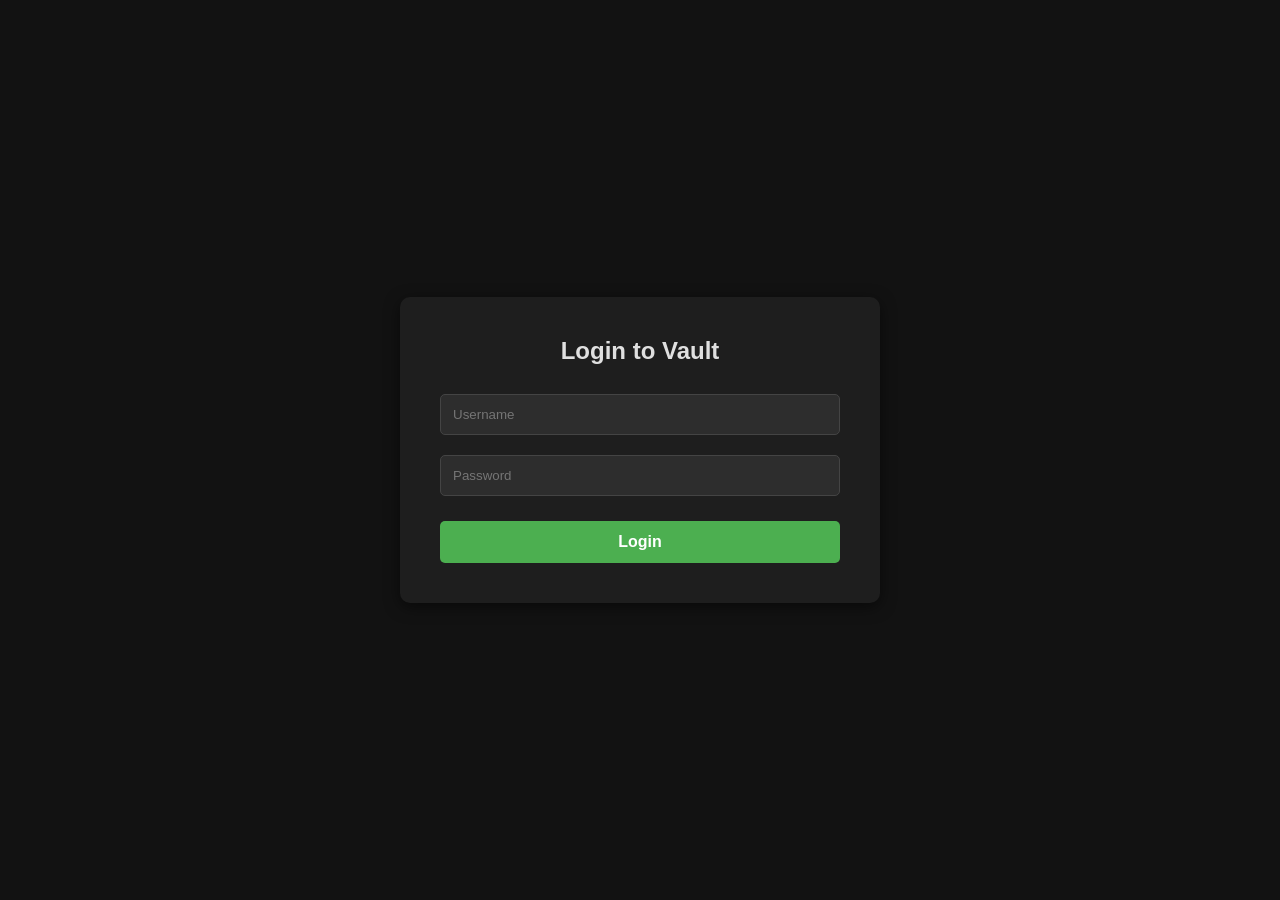
==== src/main/resources/static/login.html @ 68cc4b41 "Complete frontend UI with login and interactive vault dashboard" ====
<!DOCTYPE html>
<html lang="en">
<head>
    <meta charset="UTF-8">
    <meta name="viewport" content="width=device-width, initial-scale=1.0">
    <title>Login - Secure Vault</title>
    <link rel="stylesheet" href="css/style.css">
</head>
<body>
<div class="container">
    <h2>Login to Vault</h2>
    <div id="errorMsg" class="error-msg">Invalid credentials. Please try again.</div>

    <input type="text" id="username" placeholder="Username" required>
    <input type="password" id="password" placeholder="Password" required>

    <button onclick="executeLogin()">Login</button>
</div>

<script src="js/api.js"></script>
<script src="js/auth.js"></script>
</body>
</html>
---- src/main/resources/static/css/style.css ----
body {
    background-color: #121212;
    color: #e0e0e0;
    font-family: 'Segoe UI', Tahoma, Geneva, Verdana, sans-serif;
    margin: 0;
    display: flex;
    justify-content: center;
    align-items: center;
    height: 100vh;
}

.container {
    background-color: #1e1e1e;
    padding: 40px;
    border-radius: 10px;
    box-shadow: 0 4px 15px rgba(0,0,0,0.5);
    text-align: center;
    width: 100%;
    max-width: 400px;
}

h2 { margin-top: 0; }

input {
    width: 100%;
    padding: 12px;
    margin: 10px 0;
    background-color: #2d2d2d;
    border: 1px solid #444;
    color: white;
    border-radius: 5px;
    box-sizing: border-box;
}

button {
    width: 100%;
    padding: 12px;
    background-color: #4CAF50;
    color: white;
    border: none;
    border-radius: 5px;
    cursor: pointer;
    font-size: 16px;
    margin-top: 15px;
    font-weight: bold;
}

button:hover { background-color: #45a049; }

.error-msg {
    color: #ff5252;
    margin-top: 10px;
    display: none;
    font-size: 14px;
}
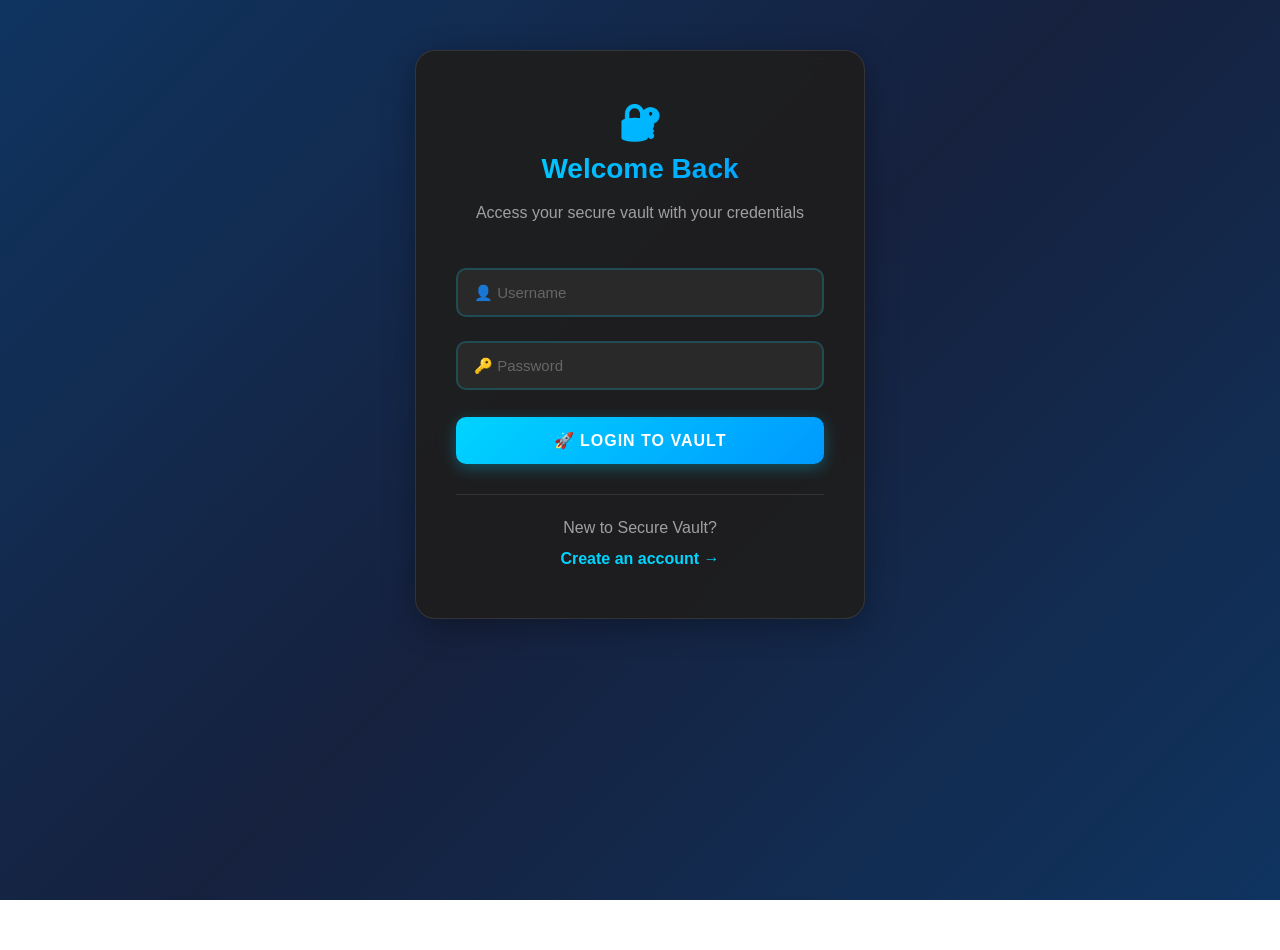
==== commit d52f639e: "Day 19: Implemented Edit Password functionality and loading states" ====
--- a/src/main/resources/static/login.html
+++ b/src/main/resources/static/login.html
@@ -3,19 +3,48 @@
 <head>
     <meta charset="UTF-8">
     <meta name="viewport" content="width=device-width, initial-scale=1.0">
-    <title>Login - Secure Vault</title>
+    <title>🔐 Login - Secure Password Vault</title>
     <link rel="stylesheet" href="css/style.css">
 </head>
 <body>
 <div class="container">
-    <h2>Login to Vault</h2>
-    <div id="errorMsg" class="error-msg">Invalid credentials. Please try again.</div>
+    <div style="margin-bottom: 30px;">
+        <h1 style="font-size: 36px; margin-bottom: 10px;">🔐</h1>
+        <h2>Welcome Back</h2>
+        <p>Access your secure vault with your credentials</p>
+    </div>
 
-    <input type="text" id="username" placeholder="Username" required>
-    <input type="password" id="password" placeholder="Password" required>
+    <div id="errorMsg" class="error-msg">
+        ⚠️ Invalid credentials. Please try again.
+    </div>
 
-    <button onclick="executeLogin()">Login</button>
+    <input
+            type="text"
+            id="username"
+            placeholder="👤 Username"
+            autocomplete="username"
+            required
+    >
+
+    <input
+            type="password"
+            id="password"
+            placeholder="🔑 Password"
+            autocomplete="current-password"
+            required
+    >
+
+    <button onclick="executeLogin()">🚀 Login to Vault</button>
+
+    <div style="margin-top: 30px; border-top: 1px solid rgba(255, 255, 255, 0.1); padding-top: 20px;">
+        <p style="color: #a0a0a0; margin-bottom: 10px;">New to Secure Vault?</p>
+        <a href="register.html" style="color: #00d4ff; text-decoration: none; font-weight: 600; transition: all 0.3s ease;">
+            Create an account →
+        </a>
+    </div>
 </div>
+
+<div id="toast"></div>
 
 <script src="js/api.js"></script>
 <script src="js/auth.js"></script>
--- a/src/main/resources/static/css/style.css
+++ b/src/main/resources/static/css/style.css
@@ -1,55 +1,625 @@
+/* ============================================
+   SECURE PASSWORD VAULT - MODERN UI DESIGN
+   ============================================ */
+
+* {
+    margin: 0;
+    padding: 0;
+    box-sizing: border-box;
+}
+
 body {
-    background-color: #121212;
+    font-family: 'Segoe UI', 'Roboto', 'Oxygen', 'Ubuntu', sans-serif;
+    background: linear-gradient(135deg, #0f3460 0%, #16213e 50%, #0f3460 100%);
     color: #e0e0e0;
-    font-family: 'Segoe UI', Tahoma, Geneva, Verdana, sans-serif;
-    margin: 0;
-    display: flex;
-    justify-content: center;
-    align-items: center;
-    height: 100vh;
-}
+    min-height: 100vh;
+    background-attachment: fixed;
+    overflow-x: hidden;
+}
+
+/* ============ GENERAL STYLES ============ */
 
 .container {
-    background-color: #1e1e1e;
-    padding: 40px;
-    border-radius: 10px;
-    box-shadow: 0 4px 15px rgba(0,0,0,0.5);
+    background: rgba(30, 30, 30, 0.95);
+    backdrop-filter: blur(10px);
+    border: 1px solid rgba(255, 255, 255, 0.1);
+    padding: 50px 40px;
+    border-radius: 20px;
+    box-shadow: 0 8px 32px rgba(0, 0, 0, 0.3);
     text-align: center;
-    width: 100%;
-    max-width: 400px;
-}
-
-h2 { margin-top: 0; }
+    max-width: 450px;
+    margin: 50px auto;
+    animation: slideUp 0.6s ease-out;
+}
+
+@keyframes slideUp {
+    from {
+        opacity: 0;
+        transform: translateY(30px);
+    }
+    to {
+        opacity: 1;
+        transform: translateY(0);
+    }
+}
+
+h1, h2, h3 {
+    background: linear-gradient(135deg, #00d4ff, #0099ff);
+    -webkit-background-clip: text;
+    -webkit-text-fill-color: transparent;
+    background-clip: text;
+    margin-bottom: 15px;
+    font-weight: 600;
+}
+
+h1 { font-size: 32px; }
+h2 { font-size: 28px; }
+h3 { font-size: 18px; }
+
+p {
+    color: #a0a0a0;
+    line-height: 1.6;
+    margin-bottom: 20px;
+}
+
+/* ============ INPUT FIELDS ============ */
 
 input {
     width: 100%;
-    padding: 12px;
-    margin: 10px 0;
-    background-color: #2d2d2d;
-    border: 1px solid #444;
-    color: white;
-    border-radius: 5px;
+    padding: 14px 16px;
+    margin: 12px 0;
+    background: rgba(45, 45, 45, 0.8);
+    border: 2px solid rgba(0, 212, 255, 0.2);
+    color: #e0e0e0;
+    border-radius: 10px;
+    font-size: 15px;
+    transition: all 0.3s ease;
     box-sizing: border-box;
 }
+
+input:focus {
+    outline: none;
+    background: rgba(45, 45, 45, 1);
+    border-color: #00d4ff;
+    box-shadow: 0 0 15px rgba(0, 212, 255, 0.3);
+}
+
+input::placeholder {
+    color: #666;
+}
+
+/* ============ BUTTONS ============ */
 
 button {
     width: 100%;
-    padding: 12px;
-    background-color: #4CAF50;
+    padding: 14px 20px;
+    margin-top: 15px;
+    background: linear-gradient(135deg, #00d4ff, #0099ff);
     color: white;
     border: none;
-    border-radius: 5px;
+    border-radius: 10px;
+    font-size: 16px;
+    font-weight: 600;
     cursor: pointer;
-    font-size: 16px;
-    margin-top: 15px;
-    font-weight: bold;
-}
-
-button:hover { background-color: #45a049; }
+    transition: all 0.3s ease;
+    box-shadow: 0 4px 15px rgba(0, 212, 255, 0.3);
+    text-transform: uppercase;
+    letter-spacing: 1px;
+}
+
+button:hover {
+    transform: translateY(-3px);
+    box-shadow: 0 6px 20px rgba(0, 212, 255, 0.5);
+    background: linear-gradient(135deg, #00e5ff, #00bbff);
+}
+
+button:active {
+    transform: translateY(-1px);
+}
+
+button.secondary {
+    background: rgba(100, 100, 100, 0.6);
+    box-shadow: 0 4px 15px rgba(100, 100, 100, 0.2);
+}
+
+button.secondary:hover {
+    background: rgba(120, 120, 120, 0.8);
+    box-shadow: 0 6px 20px rgba(100, 100, 100, 0.3);
+}
+
+button.danger {
+    background: linear-gradient(135deg, #ff5252, #ff1744);
+    box-shadow: 0 4px 15px rgba(255, 82, 82, 0.3);
+}
+
+button.danger:hover {
+    box-shadow: 0 6px 20px rgba(255, 82, 82, 0.5);
+}
+
+button.warning {
+    background: linear-gradient(135deg, #ff9800, #ff6f00);
+    box-shadow: 0 4px 15px rgba(255, 152, 0, 0.3);
+}
+
+button.warning:hover {
+    box-shadow: 0 6px 20px rgba(255, 152, 0, 0.5);
+}
+
+button.success {
+    background: linear-gradient(135deg, #4CAF50, #45a049);
+    box-shadow: 0 4px 15px rgba(76, 175, 80, 0.3);
+}
+
+button.success:hover {
+    box-shadow: 0 6px 20px rgba(76, 175, 80, 0.5);
+}
+
+button.small {
+    width: auto;
+    padding: 10px 20px;
+    margin: 0;
+    font-size: 14px;
+}
+
+/* ============ ERROR MESSAGES ============ */
 
 .error-msg {
     color: #ff5252;
-    margin-top: 10px;
+    background: rgba(255, 82, 82, 0.1);
+    border-left: 4px solid #ff5252;
+    padding: 12px 15px;
+    border-radius: 8px;
+    margin-bottom: 20px;
     display: none;
     font-size: 14px;
-}+    animation: shake 0.5s ease;
+}
+
+.error-msg.show {
+    display: block;
+}
+
+@keyframes shake {
+    0%, 100% { transform: translateX(0); }
+    25% { transform: translateX(-5px); }
+    75% { transform: translateX(5px); }
+}
+
+/* ============ TOAST NOTIFICATIONS ============ */
+
+#toast {
+    visibility: hidden;
+    min-width: 300px;
+    background: rgba(50, 50, 50, 0.95);
+    backdrop-filter: blur(10px);
+    color: #fff;
+    text-align: center;
+    border-radius: 10px;
+    padding: 16px 20px;
+    position: fixed;
+    z-index: 1000;
+    left: 50%;
+    bottom: 30px;
+    transform: translateX(-50%);
+    font-size: 15px;
+    font-weight: 500;
+    box-shadow: 0 8px 25px rgba(0, 0, 0, 0.4);
+    border-left: 5px solid #666;
+    transition: all 0.4s ease;
+    opacity: 0;
+}
+
+#toast.show {
+    visibility: visible;
+    opacity: 1;
+    bottom: 50px;
+    animation: slideInToast 0.4s ease-out;
+}
+
+@keyframes slideInToast {
+    from {
+        opacity: 0;
+        transform: translateX(-50%) translateY(20px);
+    }
+    to {
+        opacity: 1;
+        transform: translateX(-50%) translateY(0);
+    }
+}
+
+#toast.success {
+    background: rgba(76, 175, 80, 0.95);
+    border-left-color: #4CAF50;
+}
+
+#toast.error {
+    background: rgba(255, 82, 82, 0.95);
+    border-left-color: #ff5252;
+}
+
+#toast.warning {
+    background: rgba(255, 152, 0, 0.95);
+    border-left-color: #ff9800;
+}
+
+/* ============ DASHBOARD STYLES ============ */
+
+.dashboard {
+    max-width: 900px !important;
+    margin: 30px auto !important;
+    padding: 30px !important;
+}
+
+.header-actions {
+    display: flex;
+    justify-content: space-between;
+    align-items: center;
+    margin-bottom: 30px;
+    padding-bottom: 20px;
+    border-bottom: 2px solid rgba(0, 212, 255, 0.2);
+}
+
+.header-actions h2 {
+    margin: 0;
+    font-size: 32px;
+}
+
+.header-actions button {
+    width: auto;
+    padding: 10px 25px;
+    margin: 0;
+}
+
+.action-row {
+    display: flex;
+    gap: 10px;
+    margin-bottom: 25px;
+    flex-wrap: wrap;
+}
+
+.action-row input {
+    flex-grow: 1;
+    margin: 0;
+    min-width: 200px;
+}
+
+.action-row button {
+    margin: 0;
+    width: auto;
+    padding: 14px 25px;
+}
+
+/* ============ ADD PASSWORD FORM ============ */
+
+.add-password-form {
+    background: linear-gradient(135deg, rgba(0, 212, 255, 0.05), rgba(0, 153, 255, 0.05));
+    border: 2px solid rgba(0, 212, 255, 0.2);
+    padding: 25px;
+    border-radius: 15px;
+    margin-bottom: 30px;
+    backdrop-filter: blur(5px);
+    animation: fadeIn 0.6s ease-out;
+}
+
+@keyframes fadeIn {
+    from { opacity: 0; }
+    to { opacity: 1; }
+}
+
+.add-password-form h3 {
+    margin-top: 0;
+    margin-bottom: 20px;
+    color: #4CAF50;
+}
+
+.password-input-group {
+    display: flex;
+    gap: 10px;
+    margin-bottom: 15px;
+}
+
+.password-input-group input {
+    flex-grow: 1;
+}
+
+.password-input-group button {
+    width: auto;
+    padding: 14px 20px;
+    margin: 0;
+    background: linear-gradient(135deg, #2196F3, #1976D2);
+    box-shadow: 0 4px 15px rgba(33, 150, 243, 0.3);
+}
+
+.password-input-group button:hover {
+    box-shadow: 0 6px 20px rgba(33, 150, 243, 0.5);
+}
+
+/* ============ PASSWORD CARDS ============ */
+
+.password-card {
+    background: linear-gradient(135deg, rgba(45, 45, 45, 0.8), rgba(35, 35, 35, 0.8));
+    border: 1px solid rgba(0, 212, 255, 0.2);
+    padding: 20px;
+    margin-bottom: 15px;
+    border-radius: 12px;
+    text-align: left;
+    transition: all 0.3s ease;
+    backdrop-filter: blur(5px);
+    animation: cardEnter 0.4s ease-out;
+}
+
+@keyframes cardEnter {
+    from {
+        opacity: 0;
+        transform: translateY(10px);
+    }
+    to {
+        opacity: 1;
+        transform: translateY(0);
+    }
+}
+
+.password-card:hover {
+    border-color: rgba(0, 212, 255, 0.5);
+    box-shadow: 0 6px 20px rgba(0, 212, 255, 0.15);
+    transform: translateY(-3px);
+}
+
+.password-card.breached {
+    border-color: #ff5252;
+    background: linear-gradient(135deg, rgba(255, 82, 82, 0.1), rgba(255, 24, 24, 0.1));
+}
+
+.password-card-header {
+    display: flex;
+    justify-content: space-between;
+    align-items: flex-start;
+    margin-bottom: 15px;
+}
+
+.password-card-header h4 {
+    margin: 0 0 5px 0;
+    color: #00d4ff;
+    background: none;
+    -webkit-text-fill-color: #00d4ff;
+    font-size: 18px;
+}
+
+.password-card-details p {
+    margin: 8px 0;
+    color: #a0a0a0;
+    font-size: 14px;
+    display: flex;
+    align-items: center;
+}
+
+.password-card-details p strong {
+    color: #e0e0e0;
+    margin-right: 8px;
+    min-width: 80px;
+}
+
+.breach-warning {
+    color: #ff5252;
+    background: rgba(255, 82, 82, 0.15);
+    padding: 8px 12px;
+    border-radius: 6px;
+    font-weight: 600;
+    display: inline-block;
+    margin-top: 10px;
+    font-size: 12px;
+    animation: pulse 2s infinite;
+}
+
+@keyframes pulse {
+    0%, 100% { opacity: 1; }
+    50% { opacity: 0.7; }
+}
+
+.password-card-actions {
+    display: flex;
+    gap: 10px;
+    margin-top: 15px;
+}
+
+.password-card-actions button {
+    flex: 1;
+    padding: 10px 15px;
+    margin: 0;
+    font-size: 14px;
+}
+
+.toggle-password-btn {
+    background: none;
+    border: none;
+    color: #2196F3;
+    cursor: pointer;
+    padding: 0;
+    margin: 0 5px;
+    font-size: 16px;
+    transition: all 0.2s ease;
+}
+
+.toggle-password-btn:hover {
+    transform: scale(1.2);
+    box-shadow: none;
+}
+
+.password-text {
+    font-family: 'Courier New', monospace;
+    color: #4CAF50;
+    letter-spacing: 1px;
+}
+
+/* ============ EMPTY STATE ============ */
+
+.empty-state {
+    text-align: center;
+    padding: 60px 20px;
+    color: #a0a0a0;
+}
+
+.empty-state-icon {
+    font-size: 64px;
+    margin-bottom: 20px;
+    opacity: 0.5;
+}
+
+.empty-state p {
+    color: #a0a0a0;
+    font-size: 16px;
+}
+
+/* ============ LANDING PAGE ============ */
+
+.landing-container {
+    text-align: center;
+    padding: 80px 40px;
+    max-width: 800px;
+    margin: 0 auto;
+}
+
+.landing-container h1 {
+    font-size: 48px;
+    margin-bottom: 20px;
+    animation: slideUp 0.8s ease-out;
+}
+
+.landing-container p {
+    font-size: 18px;
+    margin-bottom: 30px;
+    color: #b0b0b0;
+}
+
+.features {
+    display: grid;
+    grid-template-columns: repeat(auto-fit, minmax(250px, 1fr));
+    gap: 25px;
+    margin: 50px 0;
+}
+
+.feature-card {
+    background: rgba(30, 30, 30, 0.6);
+    border: 2px solid rgba(0, 212, 255, 0.2);
+    padding: 30px;
+    border-radius: 15px;
+    backdrop-filter: blur(10px);
+    transition: all 0.3s ease;
+    animation: slideUp 0.8s ease-out;
+}
+
+.feature-card:nth-child(2) {
+    animation-delay: 0.1s;
+}
+
+.feature-card:nth-child(3) {
+    animation-delay: 0.2s;
+}
+
+.feature-card:hover {
+    border-color: #00d4ff;
+    box-shadow: 0 8px 25px rgba(0, 212, 255, 0.2);
+    transform: translateY(-5px);
+}
+
+.feature-card h3 {
+    font-size: 24px;
+    margin-bottom: 15px;
+}
+
+.feature-card p {
+    color: #a0a0a0;
+    font-size: 15px;
+}
+
+.cta-buttons {
+    display: flex;
+    gap: 15px;
+    justify-content: center;
+    margin-top: 50px;
+    flex-wrap: wrap;
+}
+
+.cta-buttons button {
+    width: auto;
+    padding: 15px 40px;
+    font-size: 16px;
+}
+
+/* ============ RESPONSIVE DESIGN ============ */
+
+@media (max-width: 600px) {
+    .container {
+        margin: 20px;
+        padding: 30px 20px;
+        max-width: 100%;
+    }
+
+    h1 { font-size: 24px; }
+    h2 { font-size: 20px; }
+
+    .header-actions {
+        flex-direction: column;
+        align-items: flex-start;
+        gap: 15px;
+    }
+
+    .header-actions button {
+        width: 100%;
+    }
+
+    .action-row {
+        flex-direction: column;
+    }
+
+    .action-row input {
+        width: 100%;
+    }
+
+    .action-row button {
+        width: 100%;
+    }
+
+    .password-card-header {
+        flex-direction: column;
+    }
+
+    .password-card-actions {
+        flex-direction: column;
+    }
+
+    .features {
+        grid-template-columns: 1fr;
+    }
+
+    .landing-container {
+        padding: 40px 20px;
+    }
+
+    .landing-container h1 {
+        font-size: 32px;
+    }
+
+    .cta-buttons {
+        flex-direction: column;
+    }
+
+    .cta-buttons button {
+        width: 100%;
+    }
+}
+
+@media (max-width: 900px) {
+    .dashboard {
+        max-width: 100% !important;
+    }
+}
+
+/* ============ UTILITY CLASSES ============ */
+
+.text-center { text-align: center; }
+.text-left { text-align: left; }
+.mt-20 { margin-top: 20px; }
+.mb-20 { margin-bottom: 20px; }
+.hidden { display: none; }
+.visible { display: block; }
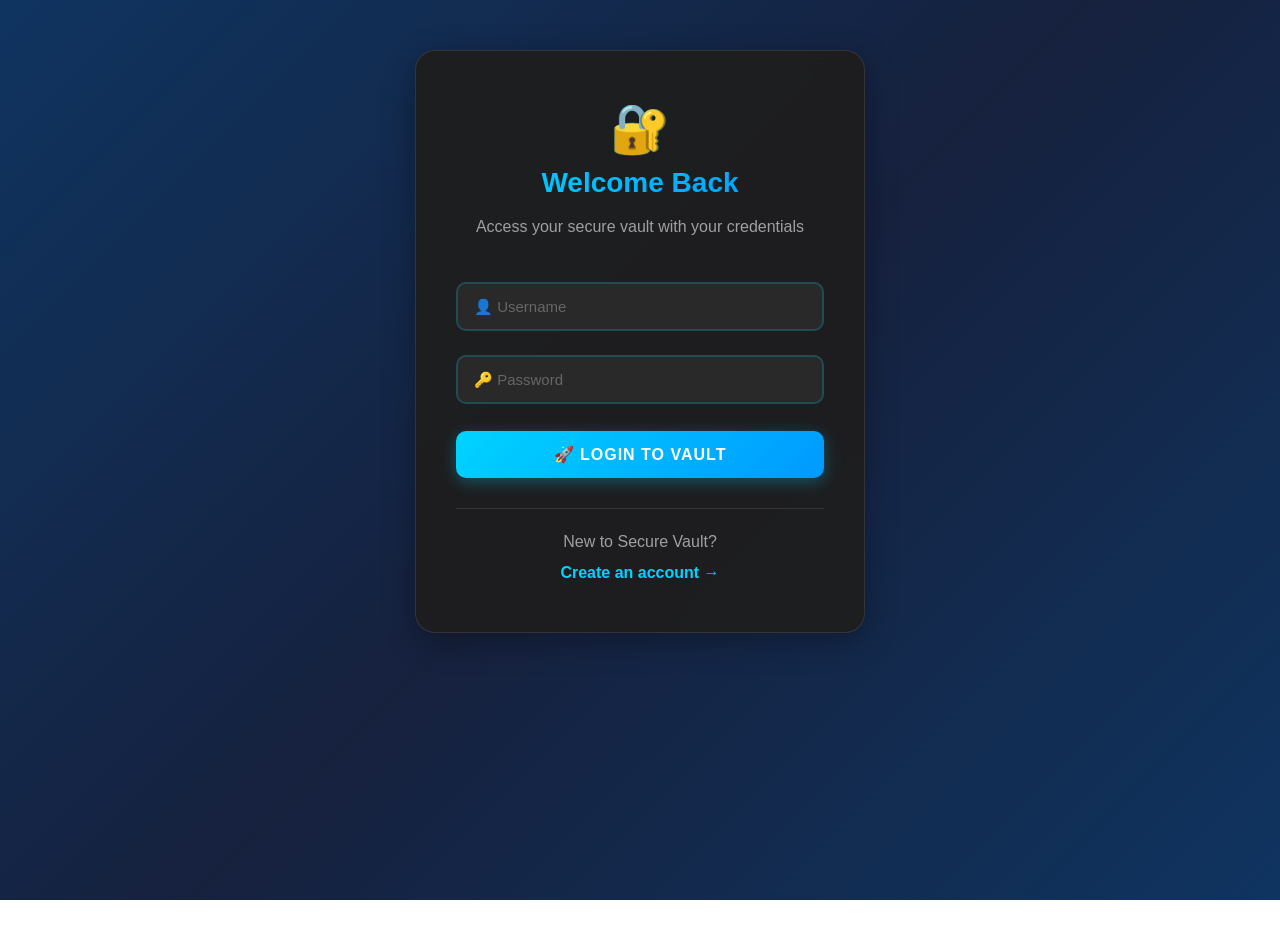
==== commit 950c0302: "Fix UI grid layout, synchronize API endpoints, and secure CSV export" ====
--- a/src/main/resources/static/login.html
+++ b/src/main/resources/static/login.html
@@ -9,14 +9,13 @@
 <body>
 <div class="container">
     <div style="margin-bottom: 30px;">
-        <h1 style="font-size: 36px; margin-bottom: 10px;">🔐</h1>
+        <h1 style="font-size: 48px; margin-bottom: 10px; -webkit-text-fill-color: initial;">🔐</h1>
         <h2>Welcome Back</h2>
         <p>Access your secure vault with your credentials</p>
     </div>
 
-    <div id="errorMsg" class="error-msg">
-        ⚠️ Invalid credentials. Please try again.
-    </div>
+    <!-- FIX: Removed hardcoded error text that could flash before CSS loads -->
+    <div id="errorMsg" class="error-msg"></div>
 
     <input
             type="text"
@@ -34,9 +33,10 @@
             required
     >
 
-    <button onclick="executeLogin()">🚀 Login to Vault</button>
+    <!-- FIX: Added id="loginBtn" so auth.js can disable it during login -->
+    <button id="loginBtn" onclick="executeLogin()">🚀 Login to Vault</button>
 
-    <div style="margin-top: 30px; border-top: 1px solid rgba(255, 255, 255, 0.1); padding-top: 20px;">
+    <div style="margin-top: 30px; border-top: 1px solid rgba(255,255,255,0.1); padding-top: 20px;">
         <p style="color: #a0a0a0; margin-bottom: 10px;">New to Secure Vault?</p>
         <a href="register.html" style="color: #00d4ff; text-decoration: none; font-weight: 600; transition: all 0.3s ease;">
             Create an account →
--- a/src/main/resources/static/css/style.css
+++ b/src/main/resources/static/css/style.css
@@ -17,7 +17,7 @@
     overflow-x: hidden;
 }
 
-/* ============ GENERAL STYLES ============ */
+/* ============ CONTAINER ============ */
 
 .container {
     background: rgba(30, 30, 30, 0.95);
@@ -33,15 +33,11 @@
 }
 
 @keyframes slideUp {
-    from {
-        opacity: 0;
-        transform: translateY(30px);
-    }
-    to {
-        opacity: 1;
-        transform: translateY(0);
-    }
-}
+    from { opacity: 0; transform: translateY(30px); }
+    to   { opacity: 1; transform: translateY(0); }
+}
+
+/* ============ TYPOGRAPHY ============ */
 
 h1, h2, h3 {
     background: linear-gradient(135deg, #00d4ff, #0099ff);
@@ -51,7 +47,6 @@
     margin-bottom: 15px;
     font-weight: 600;
 }
-
 h1 { font-size: 32px; }
 h2 { font-size: 28px; }
 h3 { font-size: 18px; }
@@ -62,7 +57,7 @@
     margin-bottom: 20px;
 }
 
-/* ============ INPUT FIELDS ============ */
+/* ============ INPUTS ============ */
 
 input {
     width: 100%;
@@ -76,17 +71,13 @@
     transition: all 0.3s ease;
     box-sizing: border-box;
 }
-
 input:focus {
     outline: none;
     background: rgba(45, 45, 45, 1);
     border-color: #00d4ff;
     box-shadow: 0 0 15px rgba(0, 212, 255, 0.3);
 }
-
-input::placeholder {
-    color: #666;
-}
+input::placeholder { color: #666; }
 
 /* ============ BUTTONS ============ */
 
@@ -106,59 +97,46 @@
     text-transform: uppercase;
     letter-spacing: 1px;
 }
-
 button:hover {
     transform: translateY(-3px);
     box-shadow: 0 6px 20px rgba(0, 212, 255, 0.5);
     background: linear-gradient(135deg, #00e5ff, #00bbff);
 }
-
-button:active {
-    transform: translateY(-1px);
-}
+button:active  { transform: translateY(-1px); }
+button:disabled { opacity: 0.6; cursor: not-allowed; transform: none; }
 
 button.secondary {
     background: rgba(100, 100, 100, 0.6);
     box-shadow: 0 4px 15px rgba(100, 100, 100, 0.2);
 }
-
 button.secondary:hover {
     background: rgba(120, 120, 120, 0.8);
     box-shadow: 0 6px 20px rgba(100, 100, 100, 0.3);
 }
-
 button.danger {
     background: linear-gradient(135deg, #ff5252, #ff1744);
     box-shadow: 0 4px 15px rgba(255, 82, 82, 0.3);
 }
-
-button.danger:hover {
-    box-shadow: 0 6px 20px rgba(255, 82, 82, 0.5);
-}
+button.danger:hover  { box-shadow: 0 6px 20px rgba(255, 82, 82, 0.5); }
 
 button.warning {
     background: linear-gradient(135deg, #ff9800, #ff6f00);
     box-shadow: 0 4px 15px rgba(255, 152, 0, 0.3);
 }
-
-button.warning:hover {
-    box-shadow: 0 6px 20px rgba(255, 152, 0, 0.5);
-}
+button.warning:hover { box-shadow: 0 6px 20px rgba(255, 152, 0, 0.5); }
 
 button.success {
     background: linear-gradient(135deg, #4CAF50, #45a049);
     box-shadow: 0 4px 15px rgba(76, 175, 80, 0.3);
 }
-
-button.success:hover {
-    box-shadow: 0 6px 20px rgba(76, 175, 80, 0.5);
-}
+button.success:hover { box-shadow: 0 6px 20px rgba(76, 175, 80, 0.5); }
 
 button.small {
     width: auto;
-    padding: 10px 20px;
+    padding: 10px 18px;
     margin: 0;
-    font-size: 14px;
+    font-size: 13px;
+    letter-spacing: 0.5px;
 }
 
 /* ============ ERROR MESSAGES ============ */
@@ -170,19 +148,17 @@
     padding: 12px 15px;
     border-radius: 8px;
     margin-bottom: 20px;
-    display: none;
+    display: none;           /* hidden by default — never shows stale text */
     font-size: 14px;
+    text-align: left;
     animation: shake 0.5s ease;
 }
-
-.error-msg.show {
-    display: block;
-}
+.error-msg.show { display: block; }
 
 @keyframes shake {
     0%, 100% { transform: translateX(0); }
-    25% { transform: translateX(-5px); }
-    75% { transform: translateX(5px); }
+    25%       { transform: translateX(-5px); }
+    75%       { transform: translateX(5px); }
 }
 
 /* ============ TOAST NOTIFICATIONS ============ */
@@ -205,49 +181,31 @@
     font-weight: 500;
     box-shadow: 0 8px 25px rgba(0, 0, 0, 0.4);
     border-left: 5px solid #666;
-    transition: all 0.4s ease;
     opacity: 0;
-}
-
+    transition: opacity 0.3s ease, bottom 0.3s ease;
+}
 #toast.show {
     visibility: visible;
     opacity: 1;
     bottom: 50px;
     animation: slideInToast 0.4s ease-out;
 }
+#toast.success { background: rgba(76, 175, 80, 0.95);  border-left-color: #4CAF50; }
+#toast.error   { background: rgba(255, 82, 82, 0.95);  border-left-color: #ff5252; }
+#toast.warning { background: rgba(255, 152, 0, 0.95);  border-left-color: #ff9800; }
 
 @keyframes slideInToast {
-    from {
-        opacity: 0;
-        transform: translateX(-50%) translateY(20px);
-    }
-    to {
-        opacity: 1;
-        transform: translateX(-50%) translateY(0);
-    }
-}
-
-#toast.success {
-    background: rgba(76, 175, 80, 0.95);
-    border-left-color: #4CAF50;
-}
-
-#toast.error {
-    background: rgba(255, 82, 82, 0.95);
-    border-left-color: #ff5252;
-}
-
-#toast.warning {
-    background: rgba(255, 152, 0, 0.95);
-    border-left-color: #ff9800;
-}
-
-/* ============ DASHBOARD STYLES ============ */
+    from { opacity: 0; transform: translateX(-50%) translateY(20px); }
+    to   { opacity: 1; transform: translateX(-50%) translateY(0); }
+}
+
+/* ============ DASHBOARD ============ */
 
 .dashboard {
     max-width: 900px !important;
     margin: 30px auto !important;
-    padding: 30px !important;
+    padding: 35px !important;
+    text-align: left;
 }
 
 .header-actions {
@@ -258,17 +216,7 @@
     padding-bottom: 20px;
     border-bottom: 2px solid rgba(0, 212, 255, 0.2);
 }
-
-.header-actions h2 {
-    margin: 0;
-    font-size: 32px;
-}
-
-.header-actions button {
-    width: auto;
-    padding: 10px 25px;
-    margin: 0;
-}
+.header-actions h2 { margin: 0; font-size: 28px; }
 
 .action-row {
     display: flex;
@@ -276,17 +224,29 @@
     margin-bottom: 25px;
     flex-wrap: wrap;
 }
-
 .action-row input {
     flex-grow: 1;
     margin: 0;
     min-width: 200px;
 }
-
 .action-row button {
     margin: 0;
     width: auto;
-    padding: 14px 25px;
+    padding: 14px 20px;
+}
+
+/* ============ PASSWORD COUNT BADGE ============ */
+
+.count-badge {
+    display: inline-block;
+    background: rgba(0, 212, 255, 0.12);
+    border: 1px solid rgba(0, 212, 255, 0.3);
+    color: #00d4ff;
+    padding: 4px 14px;
+    border-radius: 20px;
+    font-size: 12px;
+    font-weight: 600;
+    letter-spacing: 0.5px;
 }
 
 /* ============ ADD PASSWORD FORM ============ */
@@ -298,40 +258,69 @@
     border-radius: 15px;
     margin-bottom: 30px;
     backdrop-filter: blur(5px);
-    animation: fadeIn 0.6s ease-out;
+    animation: fadeIn 0.5s ease-out;
+}
+
+.add-password-form h3 {
+    margin-top: 0;
+    margin-bottom: 18px;
+    color: #4CAF50;
+    -webkit-text-fill-color: #4CAF50;
+    background: none;
+    font-size: 17px;
 }
 
 @keyframes fadeIn {
     from { opacity: 0; }
-    to { opacity: 1; }
-}
-
-.add-password-form h3 {
-    margin-top: 0;
-    margin-bottom: 20px;
-    color: #4CAF50;
+    to   { opacity: 1; }
 }
 
 .password-input-group {
     display: flex;
     gap: 10px;
-    margin-bottom: 15px;
-}
-
+    align-items: center;
+}
 .password-input-group input {
     flex-grow: 1;
-}
-
+    margin: 12px 0;
+}
 .password-input-group button {
     width: auto;
     padding: 14px 20px;
     margin: 0;
-    background: linear-gradient(135deg, #2196F3, #1976D2);
+    background: linear-gradient(135deg, #2196F3, #1565C0);
     box-shadow: 0 4px 15px rgba(33, 150, 243, 0.3);
-}
-
+    flex-shrink: 0;
+}
 .password-input-group button:hover {
     box-shadow: 0 6px 20px rgba(33, 150, 243, 0.5);
+}
+
+/* ============ PASSWORD STRENGTH METER ============ */
+
+.strength-wrapper {
+    margin: 2px 0 14px;
+}
+.strength-bar-bg {
+    height: 5px;
+    background: rgba(255, 255, 255, 0.08);
+    border-radius: 3px;
+    overflow: hidden;
+    margin-bottom: 6px;
+}
+.strength-bar {
+    height: 100%;
+    width: 0%;
+    border-radius: 3px;
+    transition: width 0.35s ease, background 0.35s ease;
+}
+.strength-text {
+    font-size: 12px;
+    font-weight: 600;
+    min-height: 18px;
+    display: block;
+    transition: color 0.35s ease;
+    letter-spacing: 0.3px;
 }
 
 /* ============ PASSWORD CARDS ============ */
@@ -347,42 +336,39 @@
     backdrop-filter: blur(5px);
     animation: cardEnter 0.4s ease-out;
 }
-
-@keyframes cardEnter {
-    from {
-        opacity: 0;
-        transform: translateY(10px);
-    }
-    to {
-        opacity: 1;
-        transform: translateY(0);
-    }
-}
-
 .password-card:hover {
     border-color: rgba(0, 212, 255, 0.5);
     box-shadow: 0 6px 20px rgba(0, 212, 255, 0.15);
     transform: translateY(-3px);
 }
-
 .password-card.breached {
     border-color: #ff5252;
-    background: linear-gradient(135deg, rgba(255, 82, 82, 0.1), rgba(255, 24, 24, 0.1));
+    background: linear-gradient(135deg, rgba(255, 82, 82, 0.1), rgba(255, 24, 24, 0.08));
+}
+.password-card.breached:hover {
+    border-color: #ff1744;
+    box-shadow: 0 6px 20px rgba(255, 82, 82, 0.25);
+}
+
+@keyframes cardEnter {
+    from { opacity: 0; transform: translateY(10px); }
+    to   { opacity: 1; transform: translateY(0); }
 }
 
 .password-card-header {
     display: flex;
     justify-content: space-between;
     align-items: flex-start;
-    margin-bottom: 15px;
-}
-
+    margin-bottom: 12px;
+    gap: 10px;
+}
 .password-card-header h4 {
-    margin: 0 0 5px 0;
+    margin: 0 0 4px 0;
     color: #00d4ff;
     background: none;
     -webkit-text-fill-color: #00d4ff;
-    font-size: 18px;
+    font-size: 17px;
+    font-weight: 600;
 }
 
 .password-card-details p {
@@ -391,64 +377,69 @@
     font-size: 14px;
     display: flex;
     align-items: center;
-}
-
+    gap: 4px;
+    flex-wrap: wrap;
+}
 .password-card-details p strong {
     color: #e0e0e0;
     margin-right: 8px;
-    min-width: 80px;
+    min-width: 78px;
 }
 
 .breach-warning {
     color: #ff5252;
     background: rgba(255, 82, 82, 0.15);
-    padding: 8px 12px;
+    padding: 6px 10px;
     border-radius: 6px;
     font-weight: 600;
     display: inline-block;
-    margin-top: 10px;
+    margin-top: 6px;
     font-size: 12px;
+    letter-spacing: 0.3px;
     animation: pulse 2s infinite;
 }
-
 @keyframes pulse {
     0%, 100% { opacity: 1; }
-    50% { opacity: 0.7; }
+    50%       { opacity: 0.65; }
 }
 
 .password-card-actions {
     display: flex;
-    gap: 10px;
-    margin-top: 15px;
-}
-
+    gap: 8px;
+    margin-top: 14px;
+    flex-wrap: wrap;
+}
 .password-card-actions button {
     flex: 1;
-    padding: 10px 15px;
+    min-width: 80px;
+    padding: 9px 12px;
     margin: 0;
-    font-size: 14px;
+    font-size: 13px;
 }
 
 .toggle-password-btn {
-    background: none;
-    border: none;
-    color: #2196F3;
+    background: none !important;
+    border: none !important;
+    color: #2196F3 !important;
     cursor: pointer;
-    padding: 0;
-    margin: 0 5px;
-    font-size: 16px;
-    transition: all 0.2s ease;
-}
-
+    padding: 0 4px !important;
+    margin: 0 3px !important;
+    font-size: 15px !important;
+    box-shadow: none !important;
+    width: auto !important;
+    transition: transform 0.2s ease !important;
+}
 .toggle-password-btn:hover {
-    transform: scale(1.2);
-    box-shadow: none;
+    transform: scale(1.25) !important;
+    box-shadow: none !important;
+    background: none !important;
 }
 
 .password-text {
     font-family: 'Courier New', monospace;
     color: #4CAF50;
     letter-spacing: 1px;
+    word-break: break-all;
 }
 
 /* ============ EMPTY STATE ============ */
@@ -458,17 +449,13 @@
     padding: 60px 20px;
     color: #a0a0a0;
 }
-
 .empty-state-icon {
     font-size: 64px;
     margin-bottom: 20px;
     opacity: 0.5;
-}
-
-.empty-state p {
-    color: #a0a0a0;
-    font-size: 16px;
-}
+    display: block;
+}
+.empty-state p { color: #a0a0a0; font-size: 16px; }
 
 /* ============ LANDING PAGE ============ */
 
@@ -478,14 +465,12 @@
     max-width: 800px;
     margin: 0 auto;
 }
-
 .landing-container h1 {
     font-size: 48px;
     margin-bottom: 20px;
     animation: slideUp 0.8s ease-out;
 }
-
-.landing-container p {
+.landing-container > p {
     font-size: 18px;
     margin-bottom: 30px;
     color: #b0b0b0;
@@ -493,11 +478,10 @@
 
 .features {
     display: grid;
-    grid-template-columns: repeat(auto-fit, minmax(250px, 1fr));
+    grid-template-columns: repeat(auto-fit, minmax(240px, 1fr));
     gap: 25px;
     margin: 50px 0;
 }
-
 .feature-card {
     background: rgba(30, 30, 30, 0.6);
     border: 2px solid rgba(0, 212, 255, 0.2);
@@ -507,30 +491,15 @@
     transition: all 0.3s ease;
     animation: slideUp 0.8s ease-out;
 }
-
-.feature-card:nth-child(2) {
-    animation-delay: 0.1s;
-}
-
-.feature-card:nth-child(3) {
-    animation-delay: 0.2s;
-}
-
+.feature-card:nth-child(2) { animation-delay: 0.1s; }
+.feature-card:nth-child(3) { animation-delay: 0.2s; }
 .feature-card:hover {
     border-color: #00d4ff;
     box-shadow: 0 8px 25px rgba(0, 212, 255, 0.2);
     transform: translateY(-5px);
 }
-
-.feature-card h3 {
-    font-size: 24px;
-    margin-bottom: 15px;
-}
-
-.feature-card p {
-    color: #a0a0a0;
-    font-size: 15px;
-}
+.feature-card h3 { font-size: 22px; margin-bottom: 12px; }
+.feature-card p  { color: #a0a0a0; font-size: 14px; margin: 0; }
 
 .cta-buttons {
     display: flex;
@@ -539,14 +508,13 @@
     margin-top: 50px;
     flex-wrap: wrap;
 }
-
 .cta-buttons button {
     width: auto;
     padding: 15px 40px;
     font-size: 16px;
 }
 
-/* ============ RESPONSIVE DESIGN ============ */
+/* ============ RESPONSIVE ============ */
 
 @media (max-width: 600px) {
     .container {
@@ -554,72 +522,42 @@
         padding: 30px 20px;
         max-width: 100%;
     }
-
     h1 { font-size: 24px; }
     h2 { font-size: 20px; }
 
     .header-actions {
         flex-direction: column;
         align-items: flex-start;
-        gap: 15px;
+        gap: 12px;
     }
-
-    .header-actions button {
-        width: 100%;
-    }
-
-    .action-row {
-        flex-direction: column;
-    }
-
-    .action-row input {
-        width: 100%;
-    }
-
-    .action-row button {
-        width: 100%;
-    }
-
-    .password-card-header {
-        flex-direction: column;
-    }
-
-    .password-card-actions {
-        flex-direction: column;
-    }
-
-    .features {
-        grid-template-columns: 1fr;
-    }
-
-    .landing-container {
-        padding: 40px 20px;
-    }
-
-    .landing-container h1 {
-        font-size: 32px;
-    }
-
-    .cta-buttons {
-        flex-direction: column;
-    }
-
-    .cta-buttons button {
-        width: 100%;
-    }
+    .header-actions button { width: 100%; }
+
+    .action-row       { flex-direction: column; }
+    .action-row input { width: 100%; }
+    .action-row button { width: 100%; }
+
+    .password-card-header  { flex-direction: column; }
+    .password-card-actions { flex-direction: column; }
+    .password-card-actions button { width: 100%; }
+
+    .features { grid-template-columns: 1fr; }
+
+    .landing-container { padding: 40px 20px; }
+    .landing-container h1 { font-size: 32px; }
+
+    .cta-buttons { flex-direction: column; }
+    .cta-buttons button { width: 100%; }
 }
 
 @media (max-width: 900px) {
-    .dashboard {
-        max-width: 100% !important;
-    }
-}
-
-/* ============ UTILITY CLASSES ============ */
+    .dashboard { max-width: 100% !important; }
+}
+
+/* ============ UTILITIES ============ */
 
 .text-center { text-align: center; }
-.text-left { text-align: left; }
-.mt-20 { margin-top: 20px; }
-.mb-20 { margin-bottom: 20px; }
-.hidden { display: none; }
-.visible { display: block; }+.text-left   { text-align: left; }
+.mt-20       { margin-top: 20px; }
+.mb-20       { margin-bottom: 20px; }
+.hidden      { display: none; }
+.visible     { display: block; }
